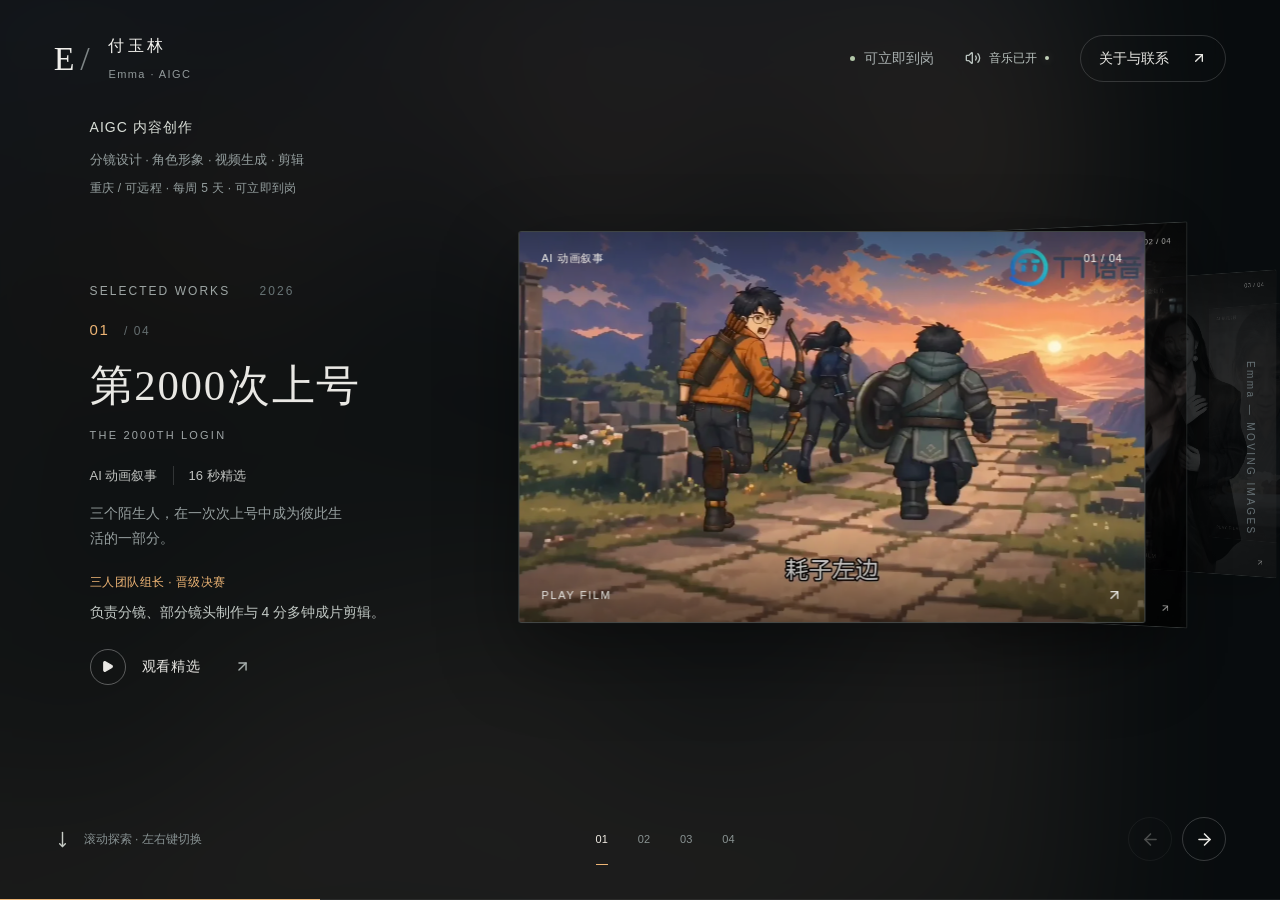
==== index.html @ c5e59a97 "Publish Emma AIGC portfolio" ====
<!DOCTYPE html><html lang="zh-CN" class="dark"><head><meta charSet="utf-8"/><meta name="viewport" content="width=device-width, initial-scale=1"/><link rel="stylesheet" href="/_next/static/css/index.xEudUXi5.css" data-rsc-css-href="/_next/static/css/index.xEudUXi5.css" data-precedence="vite-rsc/importer-resources"/><link rel="modulepreload" fetchPriority="low" href="/_next/static/chunks/index-BAImkkMb.js"/><script src="/_next/static/chunks/rolldown-runtime-C60lm6uB.js" type="module" async=""></script><script src="/_next/static/chunks/framework-D_rUT4EX.js" type="module" async=""></script><link rel="modulepreload" href="/_next/static/chunks/layout-segment-context-C-cjuxtO.js" crossorigin=""/><link rel="modulepreload" href="/_next/static/chunks/page-uOcVLQY1.js" crossorigin=""/><title>Emma 付玉林 · AIGC 作品集</title><meta name="description" content="Emma 付玉林的 AIGC 内容创作作品集。系统学习过 AI 短片制作，具备分镜设计、图像与视频生成、剪辑成片的实践经验。重庆 / 可远程，每周 5 天，可立即到岗。"/><script>Object.assign(((self[Symbol.for("vinext.navigationRuntime")]??={bootstrap:{routeManifest:null},functions:{}}).bootstrap.rsc??={rsc:[]}),{params:{},nav:{"pathname":"/","searchParams":[]}})</script><link rel="modulepreload" href="/_next/static/chunks/index-BAImkkMb.js" />
</head><body><main class="gallery" style="--accent:#eeb575"><div class="ambient" aria-hidden="true"><img src="/media/tt-v2.webp" alt="" style="opacity:0.13"/><img src="/media/road-v2.webp" alt="" style="opacity:0"/><img src="/media/portrait.webp" alt="" style="opacity:0"/><img src="/media/granny.webp" alt="" style="opacity:0"/></div><header class="masthead"><button class="identity" aria-label="返回第一件作品"><span class="identity-mark">E<span> / </span></span><span>付玉林<small>Emma · AIGC</small></span></button><div class="header-right"><span class="availability"><i></i>可立即到岗</span><audio src="/media/selected-bgm-clean.mp3" loop="" preload="none"></audio><button type="button" tabindex="0" data-slot="button" data-music-toggle="true" aria-label="开启背景音乐" aria-pressed="false" title="开启背景音乐" class="group/button inline-flex shrink-0 items-center justify-center rounded-lg border border-transparent bg-clip-padding text-sm font-medium whitespace-nowrap transition-all outline-none select-none focus-visible:border-ring focus-visible:ring-3 focus-visible:ring-ring/50 active:not-aria-[haspopup]:translate-y-px disabled:pointer-events-none disabled:opacity-50 aria-invalid:border-destructive aria-invalid:ring-3 aria-invalid:ring-destructive/20 dark:aria-invalid:border-destructive/50 dark:aria-invalid:ring-destructive/40 [&amp;_svg]:pointer-events-none [&amp;_svg]:shrink-0 [&amp;_svg:not([class*=&#x27;size-&#x27;])]:size-4 hover:bg-muted hover:text-foreground aria-expanded:bg-muted aria-expanded:text-foreground dark:hover:bg-muted/50 h-8 gap-1.5 px-2.5 has-data-[icon=inline-end]:pr-2 has-data-[icon=inline-start]:pl-2 music-toggle"><svg xmlns="http://www.w3.org/2000/svg" width="16" height="16" viewBox="0 0 24 24" fill="none" stroke="currentColor" stroke-width="2" stroke-linecap="round" stroke-linejoin="round" class="lucide lucide-music2 lucide-music-2" aria-hidden="true"><circle cx="8" cy="18" r="4"></circle><path d="M12 18V2l7 4"></path></svg><span>音乐</span><i class="sound-dot"></i></button><button class="about-button">关于与联系 <svg xmlns="http://www.w3.org/2000/svg" width="16" height="16" viewBox="0 0 24 24" fill="none" stroke="currentColor" stroke-width="2" stroke-linecap="round" stroke-linejoin="round" class="lucide lucide-arrow-up-right" aria-hidden="true"><path d="M7 7h10v10"></path><path d="M7 17 17 7"></path></svg></button></div></header><div class="career-intro"><p>AIGC 内容创作</p><span>分镜设计 · 角色形象 · 视频生成 · 剪辑</span><small>重庆 / 可远程 · 每周 5 天 · 可立即到岗</small></div><section class="exhibition" aria-label="三维作品展厅"><div class="editorial"><p class="eyebrow">SELECTED WORKS <span>2026</span></p><p class="work-number">0<!-- -->1<span> / <!-- -->04</span></p><h1 class="">第2000次上号</h1><p class="english-title">THE 2000TH LOGIN</p><div class="work-tags"><span>AI 动画叙事</span><span>16 秒精选</span></div><p class="work-intro">三个陌生人，在一次次上号中成为彼此生活的一部分。</p><div class="work-strength"><span>三人团队组长 · 晋级决赛</span><p>负责分镜、部分镜头制作与 4 分多钟成片剪辑。</p></div><button class="watch-button"><span class="play-circle"><svg xmlns="http://www.w3.org/2000/svg" width="13" height="13" viewBox="0 0 24 24" fill="currentColor" stroke="currentColor" stroke-width="2" stroke-linecap="round" stroke-linejoin="round" class="lucide lucide-play" aria-hidden="true"><path d="M5 5a2 2 0 0 1 3.008-1.728l11.997 6.998a2 2 0 0 1 .003 3.458l-12 7A2 2 0 0 1 5 19z"></path></svg></span>观看精选 <svg xmlns="http://www.w3.org/2000/svg" width="17" height="17" viewBox="0 0 24 24" fill="none" stroke="currentColor" stroke-width="2" stroke-linecap="round" stroke-linejoin="round" class="lucide lucide-arrow-up-right" aria-hidden="true"><path d="M7 7h10v10"></path><path d="M7 17 17 7"></path></svg></button></div><div class="space" aria-label="作品画面"><div class="camera" style="transform:rotateY(0deg) rotateX(0deg)"><button class="artwork landscape active" tabindex="0" aria-label="观看第2000次上号" aria-hidden="false" style="transform:translate3d(calc(-50% + 0px),-50%,0px) rotateY(0deg);opacity:1;z-index:10;pointer-events:auto"><img class="artwork-image" src="/media/tt-v2.webp" alt="第2000次上号作品画面" fetchPriority="high" draggable="false"/><div class="artwork-shade"></div><span class="frame-caption"><span>AI 动画叙事</span><span>0<!-- -->1<!-- --> / <!-- -->04</span></span><span class="artwork-play"><svg xmlns="http://www.w3.org/2000/svg" width="22" height="22" viewBox="0 0 24 24" fill="none" stroke="currentColor" stroke-width="1.2" stroke-linecap="round" stroke-linejoin="round" class="lucide lucide-play" aria-hidden="true"><path d="M5 5a2 2 0 0 1 3.008-1.728l11.997 6.998a2 2 0 0 1 .003 3.458l-12 7A2 2 0 0 1 5 19z"></path></svg></span><span class="frame-bottom">PLAY FILM <svg xmlns="http://www.w3.org/2000/svg" width="16" height="16" viewBox="0 0 24 24" fill="none" stroke="currentColor" stroke-width="2" stroke-linecap="round" stroke-linejoin="round" class="lucide lucide-arrow-up-right" aria-hidden="true"><path d="M7 7h10v10"></path><path d="M7 17 17 7"></path></svg></span></button><button class="artwork portrait " tabindex="-1" aria-label="观看第三条马路" aria-hidden="false" style="transform:translate3d(calc(-50% + 360px),-50%,-650px) rotateY(-18deg);opacity:0.75;z-index:9;pointer-events:auto"><img class="artwork-image" src="/media/road-v2.webp" alt="第三条马路作品画面" fetchPriority="auto" draggable="false"/><div class="artwork-shade"></div><span class="frame-caption"><span>AI 校园剧情短片</span><span>0<!-- -->2<!-- --> / <!-- -->04</span></span><span class="artwork-play"><svg xmlns="http://www.w3.org/2000/svg" width="22" height="22" viewBox="0 0 24 24" fill="none" stroke="currentColor" stroke-width="1.2" stroke-linecap="round" stroke-linejoin="round" class="lucide lucide-play" aria-hidden="true"><path d="M5 5a2 2 0 0 1 3.008-1.728l11.997 6.998a2 2 0 0 1 .003 3.458l-12 7A2 2 0 0 1 5 19z"></path></svg></span><span class="frame-bottom">PLAY FILM <svg xmlns="http://www.w3.org/2000/svg" width="16" height="16" viewBox="0 0 24 24" fill="none" stroke="currentColor" stroke-width="2" stroke-linecap="round" stroke-linejoin="round" class="lucide lucide-arrow-up-right" aria-hidden="true"><path d="M7 7h10v10"></path><path d="M7 17 17 7"></path></svg></span></button><button class="artwork portrait " tabindex="-1" aria-label="观看PORTRAIT" aria-hidden="false" style="transform:translate3d(calc(-50% + 720px),-50%,-1300px) rotateY(-36deg);opacity:0.5;z-index:8;pointer-events:auto"><img class="artwork-image" src="/media/portrait.webp" alt="PORTRAIT作品画面" fetchPriority="auto" draggable="false"/><div class="artwork-shade"></div><span class="frame-caption"><span>AI 视觉概念短片</span><span>0<!-- -->3<!-- --> / <!-- -->04</span></span><span class="artwork-play"><svg xmlns="http://www.w3.org/2000/svg" width="22" height="22" viewBox="0 0 24 24" fill="none" stroke="currentColor" stroke-width="1.2" stroke-linecap="round" stroke-linejoin="round" class="lucide lucide-play" aria-hidden="true"><path d="M5 5a2 2 0 0 1 3.008-1.728l11.997 6.998a2 2 0 0 1 .003 3.458l-12 7A2 2 0 0 1 5 19z"></path></svg></span><span class="frame-bottom">PLAY FILM <svg xmlns="http://www.w3.org/2000/svg" width="16" height="16" viewBox="0 0 24 24" fill="none" stroke="currentColor" stroke-width="2" stroke-linecap="round" stroke-linejoin="round" class="lucide lucide-arrow-up-right" aria-hidden="true"><path d="M7 7h10v10"></path><path d="M7 17 17 7"></path></svg></span></button><button class="artwork portrait " tabindex="-1" aria-label="观看穿越老奶" aria-hidden="false" style="transform:translate3d(calc(-50% + 1080px),-50%,-1950px) rotateY(-54deg);opacity:0.25;z-index:7;pointer-events:auto"><img class="artwork-image" src="/media/granny.webp" alt="穿越老奶作品画面" fetchPriority="auto" draggable="false"/><div class="artwork-shade"></div><span class="frame-caption"><span>AI 短剧片段</span><span>0<!-- -->4<!-- --> / <!-- -->04</span></span><span class="artwork-play"><svg xmlns="http://www.w3.org/2000/svg" width="22" height="22" viewBox="0 0 24 24" fill="none" stroke="currentColor" stroke-width="1.2" stroke-linecap="round" stroke-linejoin="round" class="lucide lucide-play" aria-hidden="true"><path d="M5 5a2 2 0 0 1 3.008-1.728l11.997 6.998a2 2 0 0 1 .003 3.458l-12 7A2 2 0 0 1 5 19z"></path></svg></span><span class="frame-bottom">PLAY FILM <svg xmlns="http://www.w3.org/2000/svg" width="16" height="16" viewBox="0 0 24 24" fill="none" stroke="currentColor" stroke-width="2" stroke-linecap="round" stroke-linejoin="round" class="lucide lucide-arrow-up-right" aria-hidden="true"><path d="M7 7h10v10"></path><path d="M7 17 17 7"></path></svg></span></button></div></div><div class="side-note" aria-hidden="true">Emma — MOVING IMAGES</div></section><footer class="gallery-footer"><div class="scroll-hint"><svg xmlns="http://www.w3.org/2000/svg" width="17" height="17" viewBox="0 0 24 24" fill="none" stroke="currentColor" stroke-width="2" stroke-linecap="round" stroke-linejoin="round" class="lucide lucide-move-down" aria-hidden="true"><path d="M8 18L12 22L16 18"></path><path d="M12 2V22"></path></svg><span>滚动探索<span class="desktop-hint"> · 左右键切换</span></span></div><nav class="work-navigation" aria-label="选择作品"><button class="selected" aria-current="true"><span>0<!-- -->1</span><span class="nav-label">第2000次上号</span><i></i></button><button class=""><span>0<!-- -->2</span><span class="nav-label">第三条马路</span><i></i></button><button class=""><span>0<!-- -->3</span><span class="nav-label">PORTRAIT</span><i></i></button><button class=""><span>0<!-- -->4</span><span class="nav-label">穿越老奶</span><i></i></button></nav><div class="arrows"><button disabled="" aria-label="上一件作品"><svg xmlns="http://www.w3.org/2000/svg" width="19" height="19" viewBox="0 0 24 24" fill="none" stroke="currentColor" stroke-width="2" stroke-linecap="round" stroke-linejoin="round" class="lucide lucide-arrow-left" aria-hidden="true"><path d="m12 19-7-7 7-7"></path><path d="M19 12H5"></path></svg></button><button aria-label="下一件作品"><svg xmlns="http://www.w3.org/2000/svg" width="19" height="19" viewBox="0 0 24 24" fill="none" stroke="currentColor" stroke-width="2" stroke-linecap="round" stroke-linejoin="round" class="lucide lucide-arrow-right" aria-hidden="true"><path d="M5 12h14"></path><path d="m12 5 7 7-7 7"></path></svg></button></div></footer><div class="journey-line" aria-hidden="true"><span style="width:25%"></span></div></main><script type="module" src="/_next/static/chunks/index-BAImkkMb.js" id="_R_" async=""></script><script>((self[Symbol.for("vinext.navigationRuntime")]??={bootstrap:{routeManifest:null},functions:{}}).bootstrap.rsc??={rsc:[]}).rsc.push("2:I[\"8c0f216c4604\",[],\"Children\",1]\n")</script><script>((self[Symbol.for("vinext.navigationRuntime")]??={bootstrap:{routeManifest:null},functions:{}}).bootstrap.rsc??={rsc:[]}).rsc.push("3:I[\"593f344dc510\",[],\"GlobalErrorBoundary\",1]\n")</script><script>((self[Symbol.for("vinext.navigationRuntime")]??={bootstrap:{routeManifest:null},functions:{}}).bootstrap.rsc??={rsc:[]}).rsc.push("4:I[\"0b874ad30386\",[],\"default\",1]\n")</script><script>((self[Symbol.for("vinext.navigationRuntime")]??={bootstrap:{routeManifest:null},functions:{}}).bootstrap.rsc??={rsc:[]}).rsc.push("5:I[\"593f344dc510\",[],\"ErrorBoundary\",1]\n")</script><script>((self[Symbol.for("vinext.navigationRuntime")]??={bootstrap:{routeManifest:null},functions:{}}).bootstrap.rsc??={rsc:[]}).rsc.push("6:I[\"15c18cfaeeff\",[],\"LayoutSegmentProvider\",1]\n")</script><script>((self[Symbol.for("vinext.navigationRuntime")]??={bootstrap:{routeManifest:null},functions:{}}).bootstrap.rsc??={rsc:[]}).rsc.push("7:I[\"8c0f216c4604\",[],\"Slot\",1]\n")</script><script>((self[Symbol.for("vinext.navigationRuntime")]??={bootstrap:{routeManifest:null},functions:{}}).bootstrap.rsc??={rsc:[]}).rsc.push("8:I[\"593f344dc510\",[],\"NotFoundBoundary\",1]\n")</script><script>((self[Symbol.for("vinext.navigationRuntime")]??={bootstrap:{routeManifest:null},functions:{}}).bootstrap.rsc??={rsc:[]}).rsc.push("9:I[\"9276801271d6\",[],\"AppRouterScrollTarget\",1]\n")</script><script>((self[Symbol.for("vinext.navigationRuntime")]??={bootstrap:{routeManifest:null},functions:{}}).bootstrap.rsc??={rsc:[]}).rsc.push("a:I[\"593f344dc510\",[],\"RedirectBoundary\",1]\n")</script><script>((self[Symbol.for("vinext.navigationRuntime")]??={bootstrap:{routeManifest:null},functions:{}}).bootstrap.rsc??={rsc:[]}).rsc.push(":HL[\"/_next/static/css/index.xEudUXi5.css\",\"style\"     ]\n")</script><script>((self[Symbol.for("vinext.navigationRuntime")]??={bootstrap:{routeManifest:null},functions:{}}).bootstrap.rsc??={rsc:[]}).rsc.push("0:{\"page:/\":\"$L1\",\"layout:/\":[[[\"$\",\"link\",\"css:/_next/static/css/index.xEudUXi5.css\",{\"rel\":\"stylesheet\",\"precedence\":\"vite-rsc/importer-resources\",\"href\":\"/_next/static/css/index.xEudUXi5.css\",\"data-rsc-css-href\":\"/_next/static/css/index.xEudUXi5.css\"}],\"$undefined\"],[\"$\",\"html\",null,{\"lang\":\"zh-CN\",\"className\":\"dark\",\"children\":[\"$\",\"body\",null,{\"children\":[\"$\",\"$L2\",null,{}]}]}]],\"route:/\":[[[\"$\",\"meta\",null,{\"charSet\":\"utf-8\"}],[[\"$\",\"title\",\"0\",{\"children\":\"Emma 付玉林 · AIGC 作品集\"}],[\"$\",\"meta\",\"1\",{\"name\":\"description\",\"content\":\"Emma 付玉林的 AIGC 内容创作作品集。系统学习过 AI 短片制作，具备分镜设计、图像与视频生成、剪辑成片的实践经验。重庆 / 可远程，每周 5 天，可立即到岗。\"}]],[[\"$\",\"meta\",\"0\",{\"name\":\"viewport\",\"content\":\"width=device-width, initial-scale=1\"}]]],[\"$\",\"$L3\",null,{\"fallback\":\"$4\",\"children\":[\"$\",\"$L5\",null,{\"fallback\":\"$4\",\"children\":[\"$\",\"$L6\",null,{\"providerId\":\"layout:/\",\"segmentMap\":{\"children\":[]},\"children\":[\"$\",\"$L7\",null,{\"id\":\"layout:/\",\"parallelSlots\":\"$undefined\",\"children\":[\"$\",\"$L8\",null,{\"resetKey\":\"\",\"fallback\":[[\"$\",\"title\",null,{\"children\":\"404: This page could not be found.\"}],[\"$\",\"div\",null,{\"style\":{\"fontFamily\":\"system-ui,\\\"Segoe UI\\\",Roboto,Helvetica,Arial,sans-serif,\\\"Apple Color Emoji\\\",\\\"Segoe UI Emoji\\\"\",\"height\":\"100vh\",\"textAlign\":\"center\",\"display\":\"flex\",\"flexDirection\":\"column\",\"alignItems\":\"center\",\"justifyContent\":\"center\"},\"children\":[\"$\",\"div\",null,{\"children\":[[\"$\",\"style\",null,{\"dangerouslySetInnerHTML\":{\"__html\":\"body{color:#000;background:#fff;margin:0}.next-error-h1{border-right:1px solid rgba(0,0,0,.3)}@media (prefers-color-scheme:dark){body{color:#fff;background:#000}.next-error-h1{border-right:1px solid rgba(255,255,255,.3)}}\"}}],[\"$\",\"h1\",null,{\"className\":\"next-error-h1\",\"style\":{\"display\":\"inline-block\",\"margin\":\"0 20px 0 0\",\"padding\":\"0 23px 0 0\",\"fontSize\":24,\"fontWeight\":500,\"verticalAlign\":\"top\",\"lineHeight\":\"49px\"},\"children\":404}],[\"$\",\"div\",null,{\"style\":{\"display\":\"inline-block\"},\"children\":[\"$\",\"h2\",null,{\"style\":{\"fontSize\":14,\"fontWeight\":400,\"lineHeight\":\"49px\",\"margin\":0},\"children\":\"This page could not be found.\"}]}]]}]}]],\"children\":[\"$\",\"$L9\",null,{\"children\":[\"$\",\"$La\",null,{\"children\":[[\"$\",\"$L6\",null,{\"providerId\":\"page:/\",\"segmentMap\":{\"children\":[\"__PAGE__\"]},\"children\":[\"$\",\"$L7\",null,{\"id\":\"page:/\"}]}],null]}]}]}]}]}]}]}],null,null],\"__route\":\"route:/\",\"__interceptionContext\":null,\"__layoutIds\":[\"layout:/\"],\"__rootLayout\":\"/\",\"__bfcacheSegmentIdentities\":{\"layout:/\":\"[\\\"layout\\\",\\\"layout:/\\\",\\\"root-boundary:/\\\",\\\"\\\"]\",\"page:/\":\"[\\\"page\\\",\\\"page:/\\\",\\\"root-boundary:/\\\",\\\"\\\"]\"},\"__srcPage\":[\"page\"],\"__layoutFlags\":{\"layout:/\":\"s\"},\"__artifactCompatibility\":{\"schemaVersion\":1,\"graphVersion\":\"app-route-graph:1177fd80f83fa7b0\",\"deploymentVersion\":\"eb9e8a70-11ca-4402-ae35-fc2a2191e6b7\",\"appElementsSchemaVersion\":1,\"rscPayloadSchemaVersion\":1,\"rootBoundaryId\":\"/\",\"renderEpoch\":null}}\n")</script><script>((self[Symbol.for("vinext.navigationRuntime")]??={bootstrap:{routeManifest:null},functions:{}}).bootstrap.rsc??={rsc:[]}).rsc.push("b:I[\"6efdf509a785\",[],\"default\",1]\n")</script><script>((self[Symbol.for("vinext.navigationRuntime")]??={bootstrap:{routeManifest:null},functions:{}}).bootstrap.rsc??={rsc:[]}).rsc.push("1:[\"$\",\"$Lb\",null,{\"params\":\"$@c\",\"searchParams\":\"$@d\"}]\n")</script><script>((self[Symbol.for("vinext.navigationRuntime")]??={bootstrap:{routeManifest:null},functions:{}}).bootstrap.rsc??={rsc:[]}).rsc.push("c:{}\n")</script><script>((self[Symbol.for("vinext.navigationRuntime")]??={bootstrap:{routeManifest:null},functions:{}}).bootstrap.rsc??={rsc:[]}).rsc.push("d:{}\n")</script><script>Object.assign(((self[Symbol.for("vinext.navigationRuntime")]??={bootstrap:{routeManifest:null},functions:{}}).bootstrap.rsc??={rsc:[]}),{"initialCacheKind":"dynamic"});((self[Symbol.for("vinext.navigationRuntime")]??={bootstrap:{routeManifest:null},functions:{}}).bootstrap.rsc??={rsc:[]}).done=true</script></body></html>
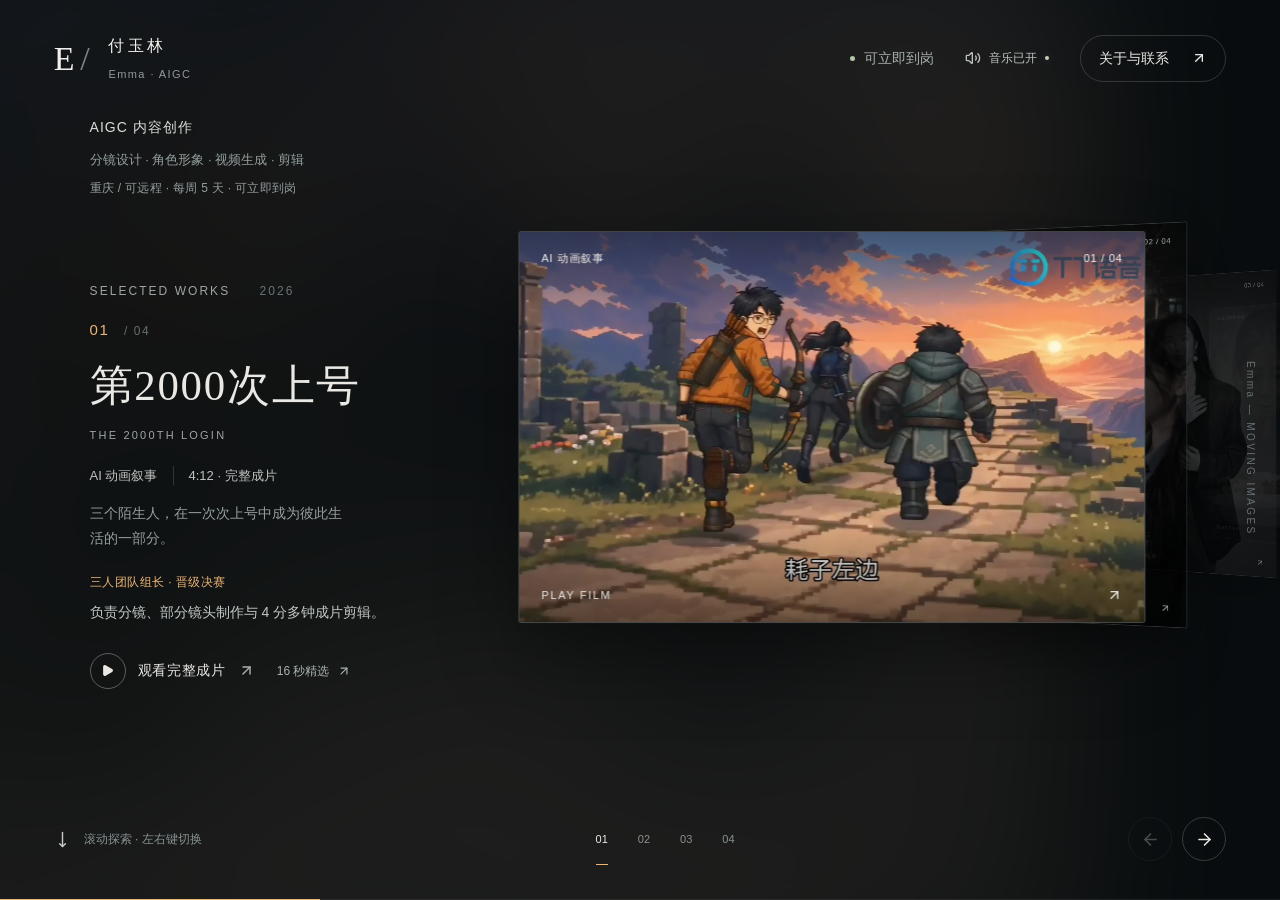
==== commit 4569dd9f: "Add full films with clear viewing and excerpt options" ====
--- a/index.html
+++ b/index.html
@@ -1,2 +1,2 @@
-<!DOCTYPE html><html lang="zh-CN" class="dark"><head><meta charSet="utf-8"/><meta name="viewport" content="width=device-width, initial-scale=1"/><link rel="stylesheet" href="/_next/static/css/index.xEudUXi5.css" data-rsc-css-href="/_next/static/css/index.xEudUXi5.css" data-precedence="vite-rsc/importer-resources"/><link rel="modulepreload" fetchPriority="low" href="/_next/static/chunks/index-BAImkkMb.js"/><script src="/_next/static/chunks/rolldown-runtime-C60lm6uB.js" type="module" async=""></script><script src="/_next/static/chunks/framework-D_rUT4EX.js" type="module" async=""></script><link rel="modulepreload" href="/_next/static/chunks/layout-segment-context-C-cjuxtO.js" crossorigin=""/><link rel="modulepreload" href="/_next/static/chunks/page-uOcVLQY1.js" crossorigin=""/><title>Emma 付玉林 · AIGC 作品集</title><meta name="description" content="Emma 付玉林的 AIGC 内容创作作品集。系统学习过 AI 短片制作，具备分镜设计、图像与视频生成、剪辑成片的实践经验。重庆 / 可远程，每周 5 天，可立即到岗。"/><script>Object.assign(((self[Symbol.for("vinext.navigationRuntime")]??={bootstrap:{routeManifest:null},functions:{}}).bootstrap.rsc??={rsc:[]}),{params:{},nav:{"pathname":"/","searchParams":[]}})</script><link rel="modulepreload" href="/_next/static/chunks/index-BAImkkMb.js" />
-</head><body><main class="gallery" style="--accent:#eeb575"><div class="ambient" aria-hidden="true"><img src="/media/tt-v2.webp" alt="" style="opacity:0.13"/><img src="/media/road-v2.webp" alt="" style="opacity:0"/><img src="/media/portrait.webp" alt="" style="opacity:0"/><img src="/media/granny.webp" alt="" style="opacity:0"/></div><header class="masthead"><button class="identity" aria-label="返回第一件作品"><span class="identity-mark">E<span> / </span></span><span>付玉林<small>Emma · AIGC</small></span></button><div class="header-right"><span class="availability"><i></i>可立即到岗</span><audio src="/media/selected-bgm-clean.mp3" loop="" preload="none"></audio><button type="button" tabindex="0" data-slot="button" data-music-toggle="true" aria-label="开启背景音乐" aria-pressed="false" title="开启背景音乐" class="group/button inline-flex shrink-0 items-center justify-center rounded-lg border border-transparent bg-clip-padding text-sm font-medium whitespace-nowrap transition-all outline-none select-none focus-visible:border-ring focus-visible:ring-3 focus-visible:ring-ring/50 active:not-aria-[haspopup]:translate-y-px disabled:pointer-events-none disabled:opacity-50 aria-invalid:border-destructive aria-invalid:ring-3 aria-invalid:ring-destructive/20 dark:aria-invalid:border-destructive/50 dark:aria-invalid:ring-destructive/40 [&amp;_svg]:pointer-events-none [&amp;_svg]:shrink-0 [&amp;_svg:not([class*=&#x27;size-&#x27;])]:size-4 hover:bg-muted hover:text-foreground aria-expanded:bg-muted aria-expanded:text-foreground dark:hover:bg-muted/50 h-8 gap-1.5 px-2.5 has-data-[icon=inline-end]:pr-2 has-data-[icon=inline-start]:pl-2 music-toggle"><svg xmlns="http://www.w3.org/2000/svg" width="16" height="16" viewBox="0 0 24 24" fill="none" stroke="currentColor" stroke-width="2" stroke-linecap="round" stroke-linejoin="round" class="lucide lucide-music2 lucide-music-2" aria-hidden="true"><circle cx="8" cy="18" r="4"></circle><path d="M12 18V2l7 4"></path></svg><span>音乐</span><i class="sound-dot"></i></button><button class="about-button">关于与联系 <svg xmlns="http://www.w3.org/2000/svg" width="16" height="16" viewBox="0 0 24 24" fill="none" stroke="currentColor" stroke-width="2" stroke-linecap="round" stroke-linejoin="round" class="lucide lucide-arrow-up-right" aria-hidden="true"><path d="M7 7h10v10"></path><path d="M7 17 17 7"></path></svg></button></div></header><div class="career-intro"><p>AIGC 内容创作</p><span>分镜设计 · 角色形象 · 视频生成 · 剪辑</span><small>重庆 / 可远程 · 每周 5 天 · 可立即到岗</small></div><section class="exhibition" aria-label="三维作品展厅"><div class="editorial"><p class="eyebrow">SELECTED WORKS <span>2026</span></p><p class="work-number">0<!-- -->1<span> / <!-- -->04</span></p><h1 class="">第2000次上号</h1><p class="english-title">THE 2000TH LOGIN</p><div class="work-tags"><span>AI 动画叙事</span><span>16 秒精选</span></div><p class="work-intro">三个陌生人，在一次次上号中成为彼此生活的一部分。</p><div class="work-strength"><span>三人团队组长 · 晋级决赛</span><p>负责分镜、部分镜头制作与 4 分多钟成片剪辑。</p></div><button class="watch-button"><span class="play-circle"><svg xmlns="http://www.w3.org/2000/svg" width="13" height="13" viewBox="0 0 24 24" fill="currentColor" stroke="currentColor" stroke-width="2" stroke-linecap="round" stroke-linejoin="round" class="lucide lucide-play" aria-hidden="true"><path d="M5 5a2 2 0 0 1 3.008-1.728l11.997 6.998a2 2 0 0 1 .003 3.458l-12 7A2 2 0 0 1 5 19z"></path></svg></span>观看精选 <svg xmlns="http://www.w3.org/2000/svg" width="17" height="17" viewBox="0 0 24 24" fill="none" stroke="currentColor" stroke-width="2" stroke-linecap="round" stroke-linejoin="round" class="lucide lucide-arrow-up-right" aria-hidden="true"><path d="M7 7h10v10"></path><path d="M7 17 17 7"></path></svg></button></div><div class="space" aria-label="作品画面"><div class="camera" style="transform:rotateY(0deg) rotateX(0deg)"><button class="artwork landscape active" tabindex="0" aria-label="观看第2000次上号" aria-hidden="false" style="transform:translate3d(calc(-50% + 0px),-50%,0px) rotateY(0deg);opacity:1;z-index:10;pointer-events:auto"><img class="artwork-image" src="/media/tt-v2.webp" alt="第2000次上号作品画面" fetchPriority="high" draggable="false"/><div class="artwork-shade"></div><span class="frame-caption"><span>AI 动画叙事</span><span>0<!-- -->1<!-- --> / <!-- -->04</span></span><span class="artwork-play"><svg xmlns="http://www.w3.org/2000/svg" width="22" height="22" viewBox="0 0 24 24" fill="none" stroke="currentColor" stroke-width="1.2" stroke-linecap="round" stroke-linejoin="round" class="lucide lucide-play" aria-hidden="true"><path d="M5 5a2 2 0 0 1 3.008-1.728l11.997 6.998a2 2 0 0 1 .003 3.458l-12 7A2 2 0 0 1 5 19z"></path></svg></span><span class="frame-bottom">PLAY FILM <svg xmlns="http://www.w3.org/2000/svg" width="16" height="16" viewBox="0 0 24 24" fill="none" stroke="currentColor" stroke-width="2" stroke-linecap="round" stroke-linejoin="round" class="lucide lucide-arrow-up-right" aria-hidden="true"><path d="M7 7h10v10"></path><path d="M7 17 17 7"></path></svg></span></button><button class="artwork portrait " tabindex="-1" aria-label="观看第三条马路" aria-hidden="false" style="transform:translate3d(calc(-50% + 360px),-50%,-650px) rotateY(-18deg);opacity:0.75;z-index:9;pointer-events:auto"><img class="artwork-image" src="/media/road-v2.webp" alt="第三条马路作品画面" fetchPriority="auto" draggable="false"/><div class="artwork-shade"></div><span class="frame-caption"><span>AI 校园剧情短片</span><span>0<!-- -->2<!-- --> / <!-- -->04</span></span><span class="artwork-play"><svg xmlns="http://www.w3.org/2000/svg" width="22" height="22" viewBox="0 0 24 24" fill="none" stroke="currentColor" stroke-width="1.2" stroke-linecap="round" stroke-linejoin="round" class="lucide lucide-play" aria-hidden="true"><path d="M5 5a2 2 0 0 1 3.008-1.728l11.997 6.998a2 2 0 0 1 .003 3.458l-12 7A2 2 0 0 1 5 19z"></path></svg></span><span class="frame-bottom">PLAY FILM <svg xmlns="http://www.w3.org/2000/svg" width="16" height="16" viewBox="0 0 24 24" fill="none" stroke="currentColor" stroke-width="2" stroke-linecap="round" stroke-linejoin="round" class="lucide lucide-arrow-up-right" aria-hidden="true"><path d="M7 7h10v10"></path><path d="M7 17 17 7"></path></svg></span></button><button class="artwork portrait " tabindex="-1" aria-label="观看PORTRAIT" aria-hidden="false" style="transform:translate3d(calc(-50% + 720px),-50%,-1300px) rotateY(-36deg);opacity:0.5;z-index:8;pointer-events:auto"><img class="artwork-image" src="/media/portrait.webp" alt="PORTRAIT作品画面" fetchPriority="auto" draggable="false"/><div class="artwork-shade"></div><span class="frame-caption"><span>AI 视觉概念短片</span><span>0<!-- -->3<!-- --> / <!-- -->04</span></span><span class="artwork-play"><svg xmlns="http://www.w3.org/2000/svg" width="22" height="22" viewBox="0 0 24 24" fill="none" stroke="currentColor" stroke-width="1.2" stroke-linecap="round" stroke-linejoin="round" class="lucide lucide-play" aria-hidden="true"><path d="M5 5a2 2 0 0 1 3.008-1.728l11.997 6.998a2 2 0 0 1 .003 3.458l-12 7A2 2 0 0 1 5 19z"></path></svg></span><span class="frame-bottom">PLAY FILM <svg xmlns="http://www.w3.org/2000/svg" width="16" height="16" viewBox="0 0 24 24" fill="none" stroke="currentColor" stroke-width="2" stroke-linecap="round" stroke-linejoin="round" class="lucide lucide-arrow-up-right" aria-hidden="true"><path d="M7 7h10v10"></path><path d="M7 17 17 7"></path></svg></span></button><button class="artwork portrait " tabindex="-1" aria-label="观看穿越老奶" aria-hidden="false" style="transform:translate3d(calc(-50% + 1080px),-50%,-1950px) rotateY(-54deg);opacity:0.25;z-index:7;pointer-events:auto"><img class="artwork-image" src="/media/granny.webp" alt="穿越老奶作品画面" fetchPriority="auto" draggable="false"/><div class="artwork-shade"></div><span class="frame-caption"><span>AI 短剧片段</span><span>0<!-- -->4<!-- --> / <!-- -->04</span></span><span class="artwork-play"><svg xmlns="http://www.w3.org/2000/svg" width="22" height="22" viewBox="0 0 24 24" fill="none" stroke="currentColor" stroke-width="1.2" stroke-linecap="round" stroke-linejoin="round" class="lucide lucide-play" aria-hidden="true"><path d="M5 5a2 2 0 0 1 3.008-1.728l11.997 6.998a2 2 0 0 1 .003 3.458l-12 7A2 2 0 0 1 5 19z"></path></svg></span><span class="frame-bottom">PLAY FILM <svg xmlns="http://www.w3.org/2000/svg" width="16" height="16" viewBox="0 0 24 24" fill="none" stroke="currentColor" stroke-width="2" stroke-linecap="round" stroke-linejoin="round" class="lucide lucide-arrow-up-right" aria-hidden="true"><path d="M7 7h10v10"></path><path d="M7 17 17 7"></path></svg></span></button></div></div><div class="side-note" aria-hidden="true">Emma — MOVING IMAGES</div></section><footer class="gallery-footer"><div class="scroll-hint"><svg xmlns="http://www.w3.org/2000/svg" width="17" height="17" viewBox="0 0 24 24" fill="none" stroke="currentColor" stroke-width="2" stroke-linecap="round" stroke-linejoin="round" class="lucide lucide-move-down" aria-hidden="true"><path d="M8 18L12 22L16 18"></path><path d="M12 2V22"></path></svg><span>滚动探索<span class="desktop-hint"> · 左右键切换</span></span></div><nav class="work-navigation" aria-label="选择作品"><button class="selected" aria-current="true"><span>0<!-- -->1</span><span class="nav-label">第2000次上号</span><i></i></button><button class=""><span>0<!-- -->2</span><span class="nav-label">第三条马路</span><i></i></button><button class=""><span>0<!-- -->3</span><span class="nav-label">PORTRAIT</span><i></i></button><button class=""><span>0<!-- -->4</span><span class="nav-label">穿越老奶</span><i></i></button></nav><div class="arrows"><button disabled="" aria-label="上一件作品"><svg xmlns="http://www.w3.org/2000/svg" width="19" height="19" viewBox="0 0 24 24" fill="none" stroke="currentColor" stroke-width="2" stroke-linecap="round" stroke-linejoin="round" class="lucide lucide-arrow-left" aria-hidden="true"><path d="m12 19-7-7 7-7"></path><path d="M19 12H5"></path></svg></button><button aria-label="下一件作品"><svg xmlns="http://www.w3.org/2000/svg" width="19" height="19" viewBox="0 0 24 24" fill="none" stroke="currentColor" stroke-width="2" stroke-linecap="round" stroke-linejoin="round" class="lucide lucide-arrow-right" aria-hidden="true"><path d="M5 12h14"></path><path d="m12 5 7 7-7 7"></path></svg></button></div></footer><div class="journey-line" aria-hidden="true"><span style="width:25%"></span></div></main><script type="module" src="/_next/static/chunks/index-BAImkkMb.js" id="_R_" async=""></script><script>((self[Symbol.for("vinext.navigationRuntime")]??={bootstrap:{routeManifest:null},functions:{}}).bootstrap.rsc??={rsc:[]}).rsc.push("2:I[\"8c0f216c4604\",[],\"Children\",1]\n")</script><script>((self[Symbol.for("vinext.navigationRuntime")]??={bootstrap:{routeManifest:null},functions:{}}).bootstrap.rsc??={rsc:[]}).rsc.push("3:I[\"593f344dc510\",[],\"GlobalErrorBoundary\",1]\n")</script><script>((self[Symbol.for("vinext.navigationRuntime")]??={bootstrap:{routeManifest:null},functions:{}}).bootstrap.rsc??={rsc:[]}).rsc.push("4:I[\"0b874ad30386\",[],\"default\",1]\n")</script><script>((self[Symbol.for("vinext.navigationRuntime")]??={bootstrap:{routeManifest:null},functions:{}}).bootstrap.rsc??={rsc:[]}).rsc.push("5:I[\"593f344dc510\",[],\"ErrorBoundary\",1]\n")</script><script>((self[Symbol.for("vinext.navigationRuntime")]??={bootstrap:{routeManifest:null},functions:{}}).bootstrap.rsc??={rsc:[]}).rsc.push("6:I[\"15c18cfaeeff\",[],\"LayoutSegmentProvider\",1]\n")</script><script>((self[Symbol.for("vinext.navigationRuntime")]??={bootstrap:{routeManifest:null},functions:{}}).bootstrap.rsc??={rsc:[]}).rsc.push("7:I[\"8c0f216c4604\",[],\"Slot\",1]\n")</script><script>((self[Symbol.for("vinext.navigationRuntime")]??={bootstrap:{routeManifest:null},functions:{}}).bootstrap.rsc??={rsc:[]}).rsc.push("8:I[\"593f344dc510\",[],\"NotFoundBoundary\",1]\n")</script><script>((self[Symbol.for("vinext.navigationRuntime")]??={bootstrap:{routeManifest:null},functions:{}}).bootstrap.rsc??={rsc:[]}).rsc.push("9:I[\"9276801271d6\",[],\"AppRouterScrollTarget\",1]\n")</script><script>((self[Symbol.for("vinext.navigationRuntime")]??={bootstrap:{routeManifest:null},functions:{}}).bootstrap.rsc??={rsc:[]}).rsc.push("a:I[\"593f344dc510\",[],\"RedirectBoundary\",1]\n")</script><script>((self[Symbol.for("vinext.navigationRuntime")]??={bootstrap:{routeManifest:null},functions:{}}).bootstrap.rsc??={rsc:[]}).rsc.push(":HL[\"/_next/static/css/index.xEudUXi5.css\",\"style\"     ]\n")</script><script>((self[Symbol.for("vinext.navigationRuntime")]??={bootstrap:{routeManifest:null},functions:{}}).bootstrap.rsc??={rsc:[]}).rsc.push("0:{\"page:/\":\"$L1\",\"layout:/\":[[[\"$\",\"link\",\"css:/_next/static/css/index.xEudUXi5.css\",{\"rel\":\"stylesheet\",\"precedence\":\"vite-rsc/importer-resources\",\"href\":\"/_next/static/css/index.xEudUXi5.css\",\"data-rsc-css-href\":\"/_next/static/css/index.xEudUXi5.css\"}],\"$undefined\"],[\"$\",\"html\",null,{\"lang\":\"zh-CN\",\"className\":\"dark\",\"children\":[\"$\",\"body\",null,{\"children\":[\"$\",\"$L2\",null,{}]}]}]],\"route:/\":[[[\"$\",\"meta\",null,{\"charSet\":\"utf-8\"}],[[\"$\",\"title\",\"0\",{\"children\":\"Emma 付玉林 · AIGC 作品集\"}],[\"$\",\"meta\",\"1\",{\"name\":\"description\",\"content\":\"Emma 付玉林的 AIGC 内容创作作品集。系统学习过 AI 短片制作，具备分镜设计、图像与视频生成、剪辑成片的实践经验。重庆 / 可远程，每周 5 天，可立即到岗。\"}]],[[\"$\",\"meta\",\"0\",{\"name\":\"viewport\",\"content\":\"width=device-width, initial-scale=1\"}]]],[\"$\",\"$L3\",null,{\"fallback\":\"$4\",\"children\":[\"$\",\"$L5\",null,{\"fallback\":\"$4\",\"children\":[\"$\",\"$L6\",null,{\"providerId\":\"layout:/\",\"segmentMap\":{\"children\":[]},\"children\":[\"$\",\"$L7\",null,{\"id\":\"layout:/\",\"parallelSlots\":\"$undefined\",\"children\":[\"$\",\"$L8\",null,{\"resetKey\":\"\",\"fallback\":[[\"$\",\"title\",null,{\"children\":\"404: This page could not be found.\"}],[\"$\",\"div\",null,{\"style\":{\"fontFamily\":\"system-ui,\\\"Segoe UI\\\",Roboto,Helvetica,Arial,sans-serif,\\\"Apple Color Emoji\\\",\\\"Segoe UI Emoji\\\"\",\"height\":\"100vh\",\"textAlign\":\"center\",\"display\":\"flex\",\"flexDirection\":\"column\",\"alignItems\":\"center\",\"justifyContent\":\"center\"},\"children\":[\"$\",\"div\",null,{\"children\":[[\"$\",\"style\",null,{\"dangerouslySetInnerHTML\":{\"__html\":\"body{color:#000;background:#fff;margin:0}.next-error-h1{border-right:1px solid rgba(0,0,0,.3)}@media (prefers-color-scheme:dark){body{color:#fff;background:#000}.next-error-h1{border-right:1px solid rgba(255,255,255,.3)}}\"}}],[\"$\",\"h1\",null,{\"className\":\"next-error-h1\",\"style\":{\"display\":\"inline-block\",\"margin\":\"0 20px 0 0\",\"padding\":\"0 23px 0 0\",\"fontSize\":24,\"fontWeight\":500,\"verticalAlign\":\"top\",\"lineHeight\":\"49px\"},\"children\":404}],[\"$\",\"div\",null,{\"style\":{\"display\":\"inline-block\"},\"children\":[\"$\",\"h2\",null,{\"style\":{\"fontSize\":14,\"fontWeight\":400,\"lineHeight\":\"49px\",\"margin\":0},\"children\":\"This page could not be found.\"}]}]]}]}]],\"children\":[\"$\",\"$L9\",null,{\"children\":[\"$\",\"$La\",null,{\"children\":[[\"$\",\"$L6\",null,{\"providerId\":\"page:/\",\"segmentMap\":{\"children\":[\"__PAGE__\"]},\"children\":[\"$\",\"$L7\",null,{\"id\":\"page:/\"}]}],null]}]}]}]}]}]}]}],null,null],\"__route\":\"route:/\",\"__interceptionContext\":null,\"__layoutIds\":[\"layout:/\"],\"__rootLayout\":\"/\",\"__bfcacheSegmentIdentities\":{\"layout:/\":\"[\\\"layout\\\",\\\"layout:/\\\",\\\"root-boundary:/\\\",\\\"\\\"]\",\"page:/\":\"[\\\"page\\\",\\\"page:/\\\",\\\"root-boundary:/\\\",\\\"\\\"]\"},\"__srcPage\":[\"page\"],\"__layoutFlags\":{\"layout:/\":\"s\"},\"__artifactCompatibility\":{\"schemaVersion\":1,\"graphVersion\":\"app-route-graph:1177fd80f83fa7b0\",\"deploymentVersion\":\"eb9e8a70-11ca-4402-ae35-fc2a2191e6b7\",\"appElementsSchemaVersion\":1,\"rscPayloadSchemaVersion\":1,\"rootBoundaryId\":\"/\",\"renderEpoch\":null}}\n")</script><script>((self[Symbol.for("vinext.navigationRuntime")]??={bootstrap:{routeManifest:null},functions:{}}).bootstrap.rsc??={rsc:[]}).rsc.push("b:I[\"6efdf509a785\",[],\"default\",1]\n")</script><script>((self[Symbol.for("vinext.navigationRuntime")]??={bootstrap:{routeManifest:null},functions:{}}).bootstrap.rsc??={rsc:[]}).rsc.push("1:[\"$\",\"$Lb\",null,{\"params\":\"$@c\",\"searchParams\":\"$@d\"}]\n")</script><script>((self[Symbol.for("vinext.navigationRuntime")]??={bootstrap:{routeManifest:null},functions:{}}).bootstrap.rsc??={rsc:[]}).rsc.push("c:{}\n")</script><script>((self[Symbol.for("vinext.navigationRuntime")]??={bootstrap:{routeManifest:null},functions:{}}).bootstrap.rsc??={rsc:[]}).rsc.push("d:{}\n")</script><script>Object.assign(((self[Symbol.for("vinext.navigationRuntime")]??={bootstrap:{routeManifest:null},functions:{}}).bootstrap.rsc??={rsc:[]}),{"initialCacheKind":"dynamic"});((self[Symbol.for("vinext.navigationRuntime")]??={bootstrap:{routeManifest:null},functions:{}}).bootstrap.rsc??={rsc:[]}).done=true</script></body></html>+<!DOCTYPE html><html lang="zh-CN" class="dark"><head><meta charSet="utf-8"/><meta name="viewport" content="width=device-width, initial-scale=1"/><link rel="stylesheet" href="/_next/static/css/index.B8Wl6cyc.css" data-rsc-css-href="/_next/static/css/index.B8Wl6cyc.css" data-precedence="vite-rsc/importer-resources"/><link rel="modulepreload" fetchPriority="low" href="/_next/static/chunks/index-PgTcS_mb.js"/><script src="/_next/static/chunks/rolldown-runtime-C60lm6uB.js" type="module" async=""></script><script src="/_next/static/chunks/framework-D_rUT4EX.js" type="module" async=""></script><link rel="modulepreload" href="/_next/static/chunks/layout-segment-context-0gssYoMs.js" crossorigin=""/><link rel="modulepreload" href="/_next/static/chunks/page-DrBdD632.js" crossorigin=""/><title>Emma 付玉林 · AIGC 作品集</title><meta name="description" content="Emma 付玉林的 AIGC 内容创作作品集。系统学习过 AI 短片制作，具备分镜设计、图像与视频生成、剪辑成片的实践经验。重庆 / 可远程，每周 5 天，可立即到岗。"/><script>Object.assign(((self[Symbol.for("vinext.navigationRuntime")]??={bootstrap:{routeManifest:null},functions:{}}).bootstrap.rsc??={rsc:[]}),{params:{},nav:{"pathname":"/","searchParams":[]}})</script><link rel="modulepreload" href="/_next/static/chunks/index-PgTcS_mb.js" />
+</head><body><main class="gallery" style="--accent:#eeb575"><div class="ambient" aria-hidden="true"><img src="/media/tt-v2.webp" alt="" style="opacity:0.13"/><img src="/media/road-v2.webp" alt="" style="opacity:0"/><img src="/media/portrait.webp" alt="" style="opacity:0"/><img src="/media/granny.webp" alt="" style="opacity:0"/></div><header class="masthead"><button class="identity" aria-label="返回第一件作品"><span class="identity-mark">E<span> / </span></span><span>付玉林<small>Emma · AIGC</small></span></button><div class="header-right"><span class="availability"><i></i>可立即到岗</span><audio src="/media/selected-bgm-clean.mp3" loop="" preload="none"></audio><button type="button" tabindex="0" data-slot="button" data-music-toggle="true" aria-label="开启背景音乐" aria-pressed="false" title="开启背景音乐" class="group/button inline-flex shrink-0 items-center justify-center rounded-lg border border-transparent bg-clip-padding text-sm font-medium whitespace-nowrap transition-all outline-none select-none focus-visible:border-ring focus-visible:ring-3 focus-visible:ring-ring/50 active:not-aria-[haspopup]:translate-y-px disabled:pointer-events-none disabled:opacity-50 aria-invalid:border-destructive aria-invalid:ring-3 aria-invalid:ring-destructive/20 dark:aria-invalid:border-destructive/50 dark:aria-invalid:ring-destructive/40 [&amp;_svg]:pointer-events-none [&amp;_svg]:shrink-0 [&amp;_svg:not([class*=&#x27;size-&#x27;])]:size-4 hover:bg-muted hover:text-foreground aria-expanded:bg-muted aria-expanded:text-foreground dark:hover:bg-muted/50 h-8 gap-1.5 px-2.5 has-data-[icon=inline-end]:pr-2 has-data-[icon=inline-start]:pl-2 music-toggle"><svg xmlns="http://www.w3.org/2000/svg" width="16" height="16" viewBox="0 0 24 24" fill="none" stroke="currentColor" stroke-width="2" stroke-linecap="round" stroke-linejoin="round" class="lucide lucide-music2 lucide-music-2" aria-hidden="true"><circle cx="8" cy="18" r="4"></circle><path d="M12 18V2l7 4"></path></svg><span>音乐</span><i class="sound-dot"></i></button><button class="about-button">关于与联系 <svg xmlns="http://www.w3.org/2000/svg" width="16" height="16" viewBox="0 0 24 24" fill="none" stroke="currentColor" stroke-width="2" stroke-linecap="round" stroke-linejoin="round" class="lucide lucide-arrow-up-right" aria-hidden="true"><path d="M7 7h10v10"></path><path d="M7 17 17 7"></path></svg></button></div></header><div class="career-intro"><p>AIGC 内容创作</p><span>分镜设计 · 角色形象 · 视频生成 · 剪辑</span><small>重庆 / 可远程 · 每周 5 天 · 可立即到岗</small></div><section class="exhibition" aria-label="三维作品展厅"><div class="editorial"><p class="eyebrow">SELECTED WORKS <span>2026</span></p><p class="work-number">0<!-- -->1<span> / <!-- -->04</span></p><h1 class="">第2000次上号</h1><p class="english-title">THE 2000TH LOGIN</p><div class="work-tags"><span>AI 动画叙事</span><span>4:12<!-- --> · <!-- -->完整成片</span></div><p class="work-intro">三个陌生人，在一次次上号中成为彼此生活的一部分。</p><div class="work-strength"><span>三人团队组长 · 晋级决赛</span><p>负责分镜、部分镜头制作与 4 分多钟成片剪辑。</p></div><div class="watch-actions"><button class="watch-button"><span class="play-circle"><svg xmlns="http://www.w3.org/2000/svg" width="13" height="13" viewBox="0 0 24 24" fill="currentColor" stroke="currentColor" stroke-width="2" stroke-linecap="round" stroke-linejoin="round" class="lucide lucide-play" aria-hidden="true"><path d="M5 5a2 2 0 0 1 3.008-1.728l11.997 6.998a2 2 0 0 1 .003 3.458l-12 7A2 2 0 0 1 5 19z"></path></svg></span>观看<!-- -->完整成片<!-- --> <svg xmlns="http://www.w3.org/2000/svg" width="17" height="17" viewBox="0 0 24 24" fill="none" stroke="currentColor" stroke-width="2" stroke-linecap="round" stroke-linejoin="round" class="lucide lucide-arrow-up-right" aria-hidden="true"><path d="M7 7h10v10"></path><path d="M7 17 17 7"></path></svg></button><button class="excerpt-button">16 秒精选<svg xmlns="http://www.w3.org/2000/svg" width="14" height="14" viewBox="0 0 24 24" fill="none" stroke="currentColor" stroke-width="2" stroke-linecap="round" stroke-linejoin="round" class="lucide lucide-arrow-up-right" aria-hidden="true"><path d="M7 7h10v10"></path><path d="M7 17 17 7"></path></svg></button></div></div><div class="space" aria-label="作品画面"><div class="camera" style="transform:rotateY(0deg) rotateX(0deg)"><button class="artwork landscape active" tabindex="0" aria-label="观看第2000次上号" aria-hidden="false" style="transform:translate3d(calc(-50% + 0px),-50%,0px) rotateY(0deg);opacity:1;z-index:10;pointer-events:auto"><img class="artwork-image" src="/media/tt-v2.webp" alt="第2000次上号作品画面" fetchPriority="high" draggable="false"/><div class="artwork-shade"></div><span class="frame-caption"><span>AI 动画叙事</span><span>0<!-- -->1<!-- --> / <!-- -->04</span></span><span class="artwork-play"><svg xmlns="http://www.w3.org/2000/svg" width="22" height="22" viewBox="0 0 24 24" fill="none" stroke="currentColor" stroke-width="1.2" stroke-linecap="round" stroke-linejoin="round" class="lucide lucide-play" aria-hidden="true"><path d="M5 5a2 2 0 0 1 3.008-1.728l11.997 6.998a2 2 0 0 1 .003 3.458l-12 7A2 2 0 0 1 5 19z"></path></svg></span><span class="frame-bottom">PLAY FILM <svg xmlns="http://www.w3.org/2000/svg" width="16" height="16" viewBox="0 0 24 24" fill="none" stroke="currentColor" stroke-width="2" stroke-linecap="round" stroke-linejoin="round" class="lucide lucide-arrow-up-right" aria-hidden="true"><path d="M7 7h10v10"></path><path d="M7 17 17 7"></path></svg></span></button><button class="artwork portrait " tabindex="-1" aria-label="观看第三条马路" aria-hidden="false" style="transform:translate3d(calc(-50% + 360px),-50%,-650px) rotateY(-18deg);opacity:0.75;z-index:9;pointer-events:auto"><img class="artwork-image" src="/media/road-v2.webp" alt="第三条马路作品画面" fetchPriority="auto" draggable="false"/><div class="artwork-shade"></div><span class="frame-caption"><span>AI 校园剧情短片</span><span>0<!-- -->2<!-- --> / <!-- -->04</span></span><span class="artwork-play"><svg xmlns="http://www.w3.org/2000/svg" width="22" height="22" viewBox="0 0 24 24" fill="none" stroke="currentColor" stroke-width="1.2" stroke-linecap="round" stroke-linejoin="round" class="lucide lucide-play" aria-hidden="true"><path d="M5 5a2 2 0 0 1 3.008-1.728l11.997 6.998a2 2 0 0 1 .003 3.458l-12 7A2 2 0 0 1 5 19z"></path></svg></span><span class="frame-bottom">PLAY FILM <svg xmlns="http://www.w3.org/2000/svg" width="16" height="16" viewBox="0 0 24 24" fill="none" stroke="currentColor" stroke-width="2" stroke-linecap="round" stroke-linejoin="round" class="lucide lucide-arrow-up-right" aria-hidden="true"><path d="M7 7h10v10"></path><path d="M7 17 17 7"></path></svg></span></button><button class="artwork portrait " tabindex="-1" aria-label="观看PORTRAIT" aria-hidden="false" style="transform:translate3d(calc(-50% + 720px),-50%,-1300px) rotateY(-36deg);opacity:0.5;z-index:8;pointer-events:auto"><img class="artwork-image" src="/media/portrait.webp" alt="PORTRAIT作品画面" fetchPriority="auto" draggable="false"/><div class="artwork-shade"></div><span class="frame-caption"><span>AI 视觉概念短片</span><span>0<!-- -->3<!-- --> / <!-- -->04</span></span><span class="artwork-play"><svg xmlns="http://www.w3.org/2000/svg" width="22" height="22" viewBox="0 0 24 24" fill="none" stroke="currentColor" stroke-width="1.2" stroke-linecap="round" stroke-linejoin="round" class="lucide lucide-play" aria-hidden="true"><path d="M5 5a2 2 0 0 1 3.008-1.728l11.997 6.998a2 2 0 0 1 .003 3.458l-12 7A2 2 0 0 1 5 19z"></path></svg></span><span class="frame-bottom">PLAY FILM <svg xmlns="http://www.w3.org/2000/svg" width="16" height="16" viewBox="0 0 24 24" fill="none" stroke="currentColor" stroke-width="2" stroke-linecap="round" stroke-linejoin="round" class="lucide lucide-arrow-up-right" aria-hidden="true"><path d="M7 7h10v10"></path><path d="M7 17 17 7"></path></svg></span></button><button class="artwork portrait " tabindex="-1" aria-label="观看穿越老奶" aria-hidden="false" style="transform:translate3d(calc(-50% + 1080px),-50%,-1950px) rotateY(-54deg);opacity:0.25;z-index:7;pointer-events:auto"><img class="artwork-image" src="/media/granny.webp" alt="穿越老奶作品画面" fetchPriority="auto" draggable="false"/><div class="artwork-shade"></div><span class="frame-caption"><span>AI 短剧制作测试</span><span>0<!-- -->4<!-- --> / <!-- -->04</span></span><span class="artwork-play"><svg xmlns="http://www.w3.org/2000/svg" width="22" height="22" viewBox="0 0 24 24" fill="none" stroke="currentColor" stroke-width="1.2" stroke-linecap="round" stroke-linejoin="round" class="lucide lucide-play" aria-hidden="true"><path d="M5 5a2 2 0 0 1 3.008-1.728l11.997 6.998a2 2 0 0 1 .003 3.458l-12 7A2 2 0 0 1 5 19z"></path></svg></span><span class="frame-bottom">PLAY FILM <svg xmlns="http://www.w3.org/2000/svg" width="16" height="16" viewBox="0 0 24 24" fill="none" stroke="currentColor" stroke-width="2" stroke-linecap="round" stroke-linejoin="round" class="lucide lucide-arrow-up-right" aria-hidden="true"><path d="M7 7h10v10"></path><path d="M7 17 17 7"></path></svg></span></button></div></div><div class="side-note" aria-hidden="true">Emma — MOVING IMAGES</div></section><footer class="gallery-footer"><div class="scroll-hint"><svg xmlns="http://www.w3.org/2000/svg" width="17" height="17" viewBox="0 0 24 24" fill="none" stroke="currentColor" stroke-width="2" stroke-linecap="round" stroke-linejoin="round" class="lucide lucide-move-down" aria-hidden="true"><path d="M8 18L12 22L16 18"></path><path d="M12 2V22"></path></svg><span>滚动探索<span class="desktop-hint"> · 左右键切换</span></span></div><nav class="work-navigation" aria-label="选择作品"><button class="selected" aria-current="true"><span>0<!-- -->1</span><span class="nav-label">第2000次上号</span><i></i></button><button class=""><span>0<!-- -->2</span><span class="nav-label">第三条马路</span><i></i></button><button class=""><span>0<!-- -->3</span><span class="nav-label">PORTRAIT</span><i></i></button><button class=""><span>0<!-- -->4</span><span class="nav-label">穿越老奶</span><i></i></button></nav><div class="arrows"><button disabled="" aria-label="上一件作品"><svg xmlns="http://www.w3.org/2000/svg" width="19" height="19" viewBox="0 0 24 24" fill="none" stroke="currentColor" stroke-width="2" stroke-linecap="round" stroke-linejoin="round" class="lucide lucide-arrow-left" aria-hidden="true"><path d="m12 19-7-7 7-7"></path><path d="M19 12H5"></path></svg></button><button aria-label="下一件作品"><svg xmlns="http://www.w3.org/2000/svg" width="19" height="19" viewBox="0 0 24 24" fill="none" stroke="currentColor" stroke-width="2" stroke-linecap="round" stroke-linejoin="round" class="lucide lucide-arrow-right" aria-hidden="true"><path d="M5 12h14"></path><path d="m12 5 7 7-7 7"></path></svg></button></div></footer><div class="journey-line" aria-hidden="true"><span style="width:25%"></span></div></main><script type="module" src="/_next/static/chunks/index-PgTcS_mb.js" id="_R_" async=""></script><script>((self[Symbol.for("vinext.navigationRuntime")]??={bootstrap:{routeManifest:null},functions:{}}).bootstrap.rsc??={rsc:[]}).rsc.push("2:I[\"8c0f216c4604\",[],\"Children\",1]\n")</script><script>((self[Symbol.for("vinext.navigationRuntime")]??={bootstrap:{routeManifest:null},functions:{}}).bootstrap.rsc??={rsc:[]}).rsc.push("3:I[\"593f344dc510\",[],\"GlobalErrorBoundary\",1]\n")</script><script>((self[Symbol.for("vinext.navigationRuntime")]??={bootstrap:{routeManifest:null},functions:{}}).bootstrap.rsc??={rsc:[]}).rsc.push("4:I[\"0b874ad30386\",[],\"default\",1]\n")</script><script>((self[Symbol.for("vinext.navigationRuntime")]??={bootstrap:{routeManifest:null},functions:{}}).bootstrap.rsc??={rsc:[]}).rsc.push("5:I[\"593f344dc510\",[],\"ErrorBoundary\",1]\n")</script><script>((self[Symbol.for("vinext.navigationRuntime")]??={bootstrap:{routeManifest:null},functions:{}}).bootstrap.rsc??={rsc:[]}).rsc.push("6:I[\"15c18cfaeeff\",[],\"LayoutSegmentProvider\",1]\n")</script><script>((self[Symbol.for("vinext.navigationRuntime")]??={bootstrap:{routeManifest:null},functions:{}}).bootstrap.rsc??={rsc:[]}).rsc.push("7:I[\"8c0f216c4604\",[],\"Slot\",1]\n")</script><script>((self[Symbol.for("vinext.navigationRuntime")]??={bootstrap:{routeManifest:null},functions:{}}).bootstrap.rsc??={rsc:[]}).rsc.push("8:I[\"593f344dc510\",[],\"NotFoundBoundary\",1]\n")</script><script>((self[Symbol.for("vinext.navigationRuntime")]??={bootstrap:{routeManifest:null},functions:{}}).bootstrap.rsc??={rsc:[]}).rsc.push("9:I[\"9276801271d6\",[],\"AppRouterScrollTarget\",1]\n")</script><script>((self[Symbol.for("vinext.navigationRuntime")]??={bootstrap:{routeManifest:null},functions:{}}).bootstrap.rsc??={rsc:[]}).rsc.push("a:I[\"593f344dc510\",[],\"RedirectBoundary\",1]\n")</script><script>((self[Symbol.for("vinext.navigationRuntime")]??={bootstrap:{routeManifest:null},functions:{}}).bootstrap.rsc??={rsc:[]}).rsc.push(":HL[\"/_next/static/css/index.B8Wl6cyc.css\",\"style\"     ]\n")</script><script>((self[Symbol.for("vinext.navigationRuntime")]??={bootstrap:{routeManifest:null},functions:{}}).bootstrap.rsc??={rsc:[]}).rsc.push("0:{\"page:/\":\"$L1\",\"layout:/\":[[[\"$\",\"link\",\"css:/_next/static/css/index.B8Wl6cyc.css\",{\"rel\":\"stylesheet\",\"precedence\":\"vite-rsc/importer-resources\",\"href\":\"/_next/static/css/index.B8Wl6cyc.css\",\"data-rsc-css-href\":\"/_next/static/css/index.B8Wl6cyc.css\"}],\"$undefined\"],[\"$\",\"html\",null,{\"lang\":\"zh-CN\",\"className\":\"dark\",\"children\":[\"$\",\"body\",null,{\"children\":[\"$\",\"$L2\",null,{}]}]}]],\"route:/\":[[[\"$\",\"meta\",null,{\"charSet\":\"utf-8\"}],[[\"$\",\"title\",\"0\",{\"children\":\"Emma 付玉林 · AIGC 作品集\"}],[\"$\",\"meta\",\"1\",{\"name\":\"description\",\"content\":\"Emma 付玉林的 AIGC 内容创作作品集。系统学习过 AI 短片制作，具备分镜设计、图像与视频生成、剪辑成片的实践经验。重庆 / 可远程，每周 5 天，可立即到岗。\"}]],[[\"$\",\"meta\",\"0\",{\"name\":\"viewport\",\"content\":\"width=device-width, initial-scale=1\"}]]],[\"$\",\"$L3\",null,{\"fallback\":\"$4\",\"children\":[\"$\",\"$L5\",null,{\"fallback\":\"$4\",\"children\":[\"$\",\"$L6\",null,{\"providerId\":\"layout:/\",\"segmentMap\":{\"children\":[]},\"children\":[\"$\",\"$L7\",null,{\"id\":\"layout:/\",\"parallelSlots\":\"$undefined\",\"children\":[\"$\",\"$L8\",null,{\"resetKey\":\"\",\"fallback\":[[\"$\",\"title\",null,{\"children\":\"404: This page could not be found.\"}],[\"$\",\"div\",null,{\"style\":{\"fontFamily\":\"system-ui,\\\"Segoe UI\\\",Roboto,Helvetica,Arial,sans-serif,\\\"Apple Color Emoji\\\",\\\"Segoe UI Emoji\\\"\",\"height\":\"100vh\",\"textAlign\":\"center\",\"display\":\"flex\",\"flexDirection\":\"column\",\"alignItems\":\"center\",\"justifyContent\":\"center\"},\"children\":[\"$\",\"div\",null,{\"children\":[[\"$\",\"style\",null,{\"dangerouslySetInnerHTML\":{\"__html\":\"body{color:#000;background:#fff;margin:0}.next-error-h1{border-right:1px solid rgba(0,0,0,.3)}@media (prefers-color-scheme:dark){body{color:#fff;background:#000}.next-error-h1{border-right:1px solid rgba(255,255,255,.3)}}\"}}],[\"$\",\"h1\",null,{\"className\":\"next-error-h1\",\"style\":{\"display\":\"inline-block\",\"margin\":\"0 20px 0 0\",\"padding\":\"0 23px 0 0\",\"fontSize\":24,\"fontWeight\":500,\"verticalAlign\":\"top\",\"lineHeight\":\"49px\"},\"children\":404}],[\"$\",\"div\",null,{\"style\":{\"display\":\"inline-block\"},\"children\":[\"$\",\"h2\",null,{\"style\":{\"fontSize\":14,\"fontWeight\":400,\"lineHeight\":\"49px\",\"margin\":0},\"children\":\"This page could not be found.\"}]}]]}]}]],\"children\":[\"$\",\"$L9\",null,{\"children\":[\"$\",\"$La\",null,{\"children\":[[\"$\",\"$L6\",null,{\"providerId\":\"page:/\",\"segmentMap\":{\"children\":[\"__PAGE__\"]},\"children\":[\"$\",\"$L7\",null,{\"id\":\"page:/\"}]}],null]}]}]}]}]}]}]}],null,null],\"__route\":\"route:/\",\"__interceptionContext\":null,\"__layoutIds\":[\"layout:/\"],\"__rootLayout\":\"/\",\"__bfcacheSegmentIdentities\":{\"layout:/\":\"[\\\"layout\\\",\\\"layout:/\\\",\\\"root-boundary:/\\\",\\\"\\\"]\",\"page:/\":\"[\\\"page\\\",\\\"page:/\\\",\\\"root-boundary:/\\\",\\\"\\\"]\"},\"__srcPage\":[\"page\"],\"__layoutFlags\":{\"layout:/\":\"s\"},\"__artifactCompatibility\":{\"schemaVersion\":1,\"graphVersion\":\"app-route-graph:1177fd80f83fa7b0\",\"deploymentVersion\":\"99992bd6-96b3-493a-8ddc-0ec70a2c870b\",\"appElementsSchemaVersion\":1,\"rscPayloadSchemaVersion\":1,\"rootBoundaryId\":\"/\",\"renderEpoch\":null}}\n")</script><script>((self[Symbol.for("vinext.navigationRuntime")]??={bootstrap:{routeManifest:null},functions:{}}).bootstrap.rsc??={rsc:[]}).rsc.push("b:I[\"6efdf509a785\",[],\"default\",1]\n")</script><script>((self[Symbol.for("vinext.navigationRuntime")]??={bootstrap:{routeManifest:null},functions:{}}).bootstrap.rsc??={rsc:[]}).rsc.push("1:[\"$\",\"$Lb\",null,{\"params\":\"$@c\",\"searchParams\":\"$@d\"}]\n")</script><script>((self[Symbol.for("vinext.navigationRuntime")]??={bootstrap:{routeManifest:null},functions:{}}).bootstrap.rsc??={rsc:[]}).rsc.push("c:{}\n")</script><script>((self[Symbol.for("vinext.navigationRuntime")]??={bootstrap:{routeManifest:null},functions:{}}).bootstrap.rsc??={rsc:[]}).rsc.push("d:{}\n")</script><script>Object.assign(((self[Symbol.for("vinext.navigationRuntime")]??={bootstrap:{routeManifest:null},functions:{}}).bootstrap.rsc??={rsc:[]}),{"initialCacheKind":"dynamic"});((self[Symbol.for("vinext.navigationRuntime")]??={bootstrap:{routeManifest:null},functions:{}}).bootstrap.rsc??={rsc:[]}).done=true</script></body></html>
